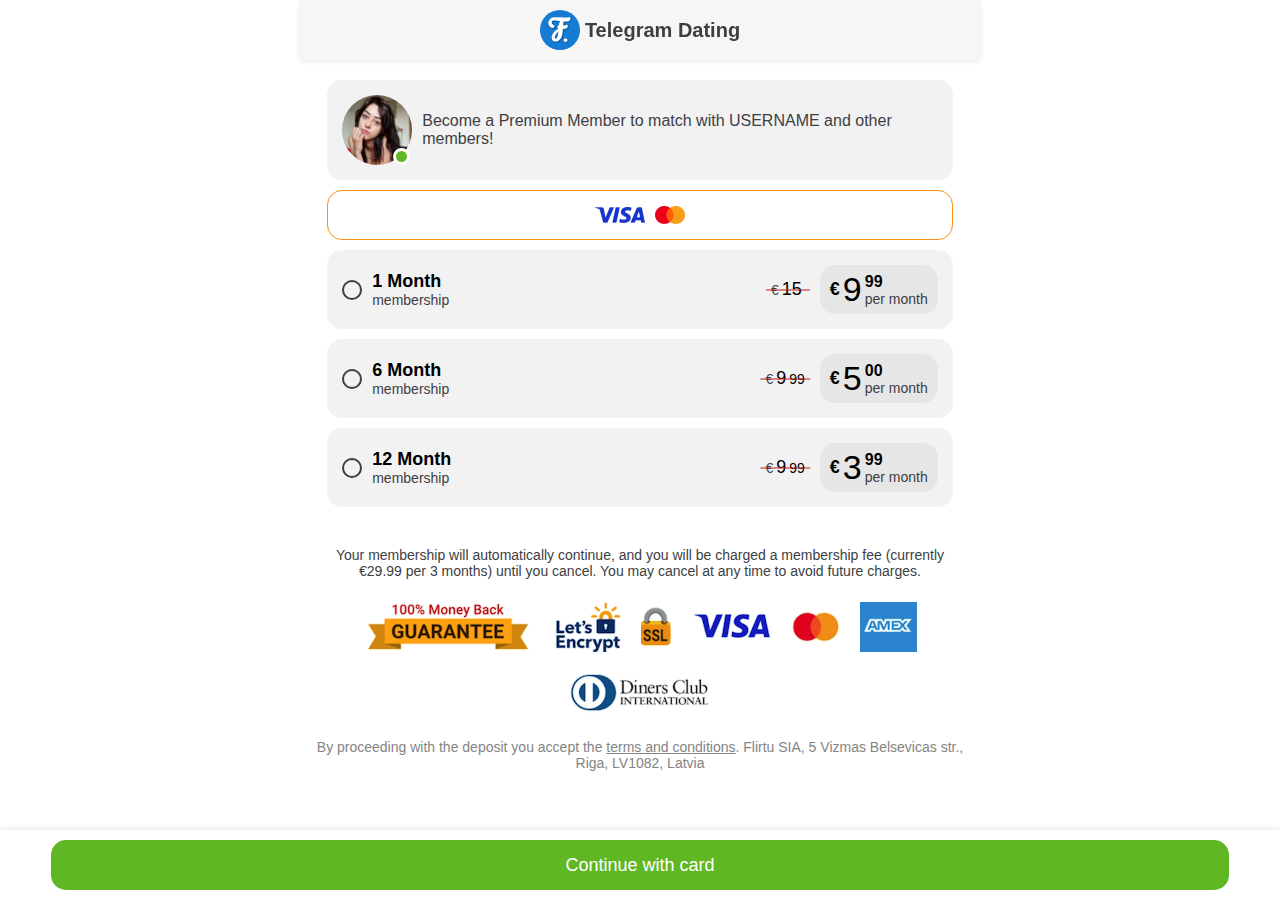
==== app/index.html @ 0bd2cc13 "plans" ====
<!DOCTYPE html>
<html lang="en">

<head>
	<meta charset="utf-8">
	<meta name="viewport" content="width=device-width, initial-scale=1">
	<meta http-equiv="X-UA-Compatible" content="ie=edge">
	<title>Flirtu</title>
	<link rel="stylesheet" href="css/style.min.css">
</head>

<body>

	<div class="content">
		<!-- start header -->
		<div class="plans-header">
			<div class="container">
				<a href="/" class="logo">
					<img src="img/logo.svg" alt="flirtu logo">
					<div class="logo__text">
						Telegram Dating
					</div>
				</a>
			</div>
		</div>
		<!-- end header -->


		<!-- start user info -->
		<div class="user-info-wrapper">
			<div class="container">
				<div class="user-photo-wrapper">
					<img src="img/photo.png" alt="" class="user-photo">
				</div>

				<div class="user-info-text">
					Become
					a Premium Member to match with USERNAME and other members!
				</div>
			</div>
		</div>
		<!-- end user info -->

		<!-- start button wrapper -->
		<div class="button-wrapper">
			<div class="container">
				<div class="button">
					<img src="img/visa.png" alt="">
					<img src="img/mastercard.png" alt="">
				</div>
			</div>
		</div>
		<!-- end button wrapper -->

		<!-- start plans list -->
		<div class="plans-list">
			<div class="container">

				<div class="plan-item">
					<div class="plan-item__header">
						<div class="plan-item__left">
							<div class="plan-item__btn">
								<span></span>
							</div>
							<div class="plan-item__text-content">
								<div class="plan-item__title">
									1 Month
								</div>

								<div class="plan-item__sub-title">
									membership
								</div>
									
							</div>
						</div>

						<div class="plan-item__right">

							<div class="old-price">
								<div class="currency--s">
									€
								</div>
								<div class="price--s">15</div>
								<div class="price-xs currency--s">
									
								</div>
								 
							</div>

							<div class="price-wrapper">
								<div class="currency">
									€
								</div>
								<div class="price">
									9
								</div>

								<div class="price-detail">
									<div class="centes">
										99
									</div>
									<div class="per">
										per month
									</div>
								</div>
							</div>
						</div>
					</div>

					<div class="price-item__detailes">
						<div class="detail-item">
							<div class="detail-item__icon">
								<img src="img/icon1.svg" alt="">
							</div>
							See who likes you
						</div>

						<div class="detail-item">
							<div class="detail-item__icon">
								<img src="img/icon2.svg" alt="">
							</div>
							Unlimited likes
						</div>

						<div class="detail-item">
							<div class="detail-item__icon">
								<img src="img/icon3.svg" alt="">
							</div>
							Access to advanced filters
						</div>

						<div class="detail-item">
							<div class="detail-item__icon">
								<img src="img/icon4.svg" alt="">
							</div>
							Get matches faster
						</div>

						<div class="detail-item">
							<div class="detail-item__icon">
								<img src="img/icon5.svg" alt="">
							</div>
							+1,000 coins each month
						</div>

					</div>

				</div>

				<div class="plan-item">
					<div class="plan-item__header">
						<div class="plan-item__left">
							<div class="plan-item__btn">
								<span></span>
							</div>
							<div class="plan-item__text-content">
								<div class="plan-item__title">
									6 Month
								</div>

								<div class="plan-item__sub-title">
									membership
								</div>
									
							</div>
						</div>

						<div class="plan-item__right">

							<div class="old-price">
								<div class="currency--s">
									€
								</div>
								<div class="price--s">9</div>
								<div class="price-xs currency--s">
									99
								</div>
								 
							</div>

							<div class="price-wrapper">
								<div class="currency">
									€
								</div>
								<div class="price">
									5
								</div>

								<div class="price-detail">
									<div class="centes">
										00
									</div>
									<div class="per">
										per month
									</div>
								</div>
							</div>
						</div>
					</div>

					<div class="price-item__detailes">
						<div class="detail-item">
							<div class="detail-item__icon">
								<img src="img/icon1.svg" alt="">
							</div>
							See who likes you
						</div>

						<div class="detail-item">
							<div class="detail-item__icon">
								<img src="img/icon2.svg" alt="">
							</div>
							Unlimited likes
						</div>

						<div class="detail-item">
							<div class="detail-item__icon">
								<img src="img/icon3.svg" alt="">
							</div>
							Access to advanced filters
						</div>

						<div class="detail-item">
							<div class="detail-item__icon">
								<img src="img/icon4.svg" alt="">
							</div>
							Get matches faster
						</div>

						<div class="detail-item">
							<div class="detail-item__icon">
								<img src="img/icon5.svg" alt="">
							</div>
							+1,000 coins each month
						</div>

					</div>

				</div>

				<div class="plan-item">
					<div class="plan-item__header">
						<div class="plan-item__left">
							<div class="plan-item__btn">
								<span></span>
							</div>
							<div class="plan-item__text-content">
								<div class="plan-item__title">
									12 Month
								</div>

								<div class="plan-item__sub-title">
									membership
								</div>
									
							</div>
						</div>

						<div class="plan-item__right">

							<div class="old-price">
								<div class="currency--s">
									€
								</div>
								<div class="price--s">9</div>
								<div class="price-xs currency--s">
									99
								</div>
								 
							</div>

							<div class="price-wrapper">
								<div class="currency">
									€
								</div>
								<div class="price">
									3
								</div>

								<div class="price-detail">
									<div class="centes">
										99
									</div>
									<div class="per">
										per month
									</div>
								</div>
							</div>
						</div>
					</div>

					<div class="price-item__detailes">
						<div class="detail-item">
							<div class="detail-item__icon">
								<img src="img/icon1.svg" alt="">
							</div>
							See who likes you
						</div>

						<div class="detail-item">
							<div class="detail-item__icon">
								<img src="img/icon2.svg" alt="">
							</div>
							Unlimited likes
						</div>

						<div class="detail-item">
							<div class="detail-item__icon">
								<img src="img/icon3.svg" alt="">
							</div>
							Access to advanced filters
						</div>

						<div class="detail-item">
							<div class="detail-item__icon">
								<img src="img/icon4.svg" alt="">
							</div>
							Get matches faster
						</div>

						<div class="detail-item">
							<div class="detail-item__icon">
								<img src="img/icon5.svg" alt="">
							</div>
							+1,000 coins each month
						</div>

					</div>

				</div>

			</div>
		</div>
		<!-- end plans list -->

		<!-- start logos section -->
		<div class="logos-section">
			<div class="container">
				Your membership will automatically continue, and you will be charged 
a membership fee (currently €29.99 per 3 months) until you cancel. 
You may cancel at any time to avoid future charges.
<div class="logos-wrapper">
	<img src="img/logo1.png" alt="">
	<img src="img/logo2.png" alt="">
	<img src="img/logo3.png" alt="">
	<img src="img/logo4.png" alt="">
	<img src="img/logo5.png" alt="">
	<img src="img/logo6.png" alt="">
	<img src="img/logo7.png" alt="">
</div>
			</div>
		</div>
		<!-- end logos section -->

		<div class="terms-text">
			By proceeding 
with the deposit you accept the <a href="">terms and conditions</a>. Flirtu SIA, 5 
Vizmas Belsevicas str., Riga, LV1082, Latvia
		</div>

		<div class="footer">
			<div class="container">
				<div class="green-button">
					Continue with card
				</div>
			</div>
		</div>











	</div>



	<script
  src="https://code.jquery.com/jquery-3.7.1.min.js"
  integrity="sha256-/JqT3SQfawRcv/BIHPThkBvs0OEvtFFmqPF/lYI/Cxo="
  crossorigin="anonymous"></script>
	<script src="js/main.js"></script>
</body>

</html>
---- app/css/style.min.css ----
*{-webkit-box-sizing:border-box;box-sizing:border-box}body{font-family:sans-serif;font-size:14px;margin:0;padding:0;color:#3c4043}.content{width:680px;max-width:100%;margin-left:auto;margin-right:auto;padding-top:80px}.container{width:92%;margin-left:auto;margin-right:auto}.plans-header{background:rgba(242,242,242,.7);-webkit-backdrop-filter:blur(10px);backdrop-filter:blur(10px);position:fixed;top:0;left:50%;-webkit-transform:translateX(-50%);-ms-transform:translateX(-50%);transform:translateX(-50%);width:100%;padding-top:10px;padding-bottom:10px;width:680px;max-width:100%;-webkit-box-shadow:0px 1px 5px rgba(0,0,0,.1);box-shadow:0px 1px 5px rgba(0,0,0,.1)}.logo{display:-webkit-box;display:-ms-flexbox;display:flex;-webkit-box-align:center;-ms-flex-align:center;align-items:center;-webkit-box-pack:center;-ms-flex-pack:center;justify-content:center;text-decoration:none;color:#3c4043}.logo img{width:40px;display:block}.logo__text{margin-left:5px;font-weight:700;font-size:20px}.user-info-wrapper{margin-bottom:10px}.user-info-wrapper .container{display:-webkit-box;display:-ms-flexbox;display:flex;-webkit-box-align:center;-ms-flex-align:center;align-items:center}.user-info-wrapper .container{background:#f2f2f2;padding:15px;border-radius:15px}.user-photo{width:100%;height:100%;-o-object-fit:cover;object-fit:cover;-o-object-position:center;object-position:center;border-radius:50%}.user-photo-wrapper{min-width:70px;width:70px;height:70px;margin-right:10px;position:relative}.user-photo-wrapper:after{content:"";width:11px;height:11px;background:#60b724;display:block;position:absolute;border-radius:50%;border:3px solid #fff;bottom:0;right:2px}.user-info-text{font-size:16px}.button{display:-webkit-box;display:-ms-flexbox;display:flex;-webkit-box-pack:center;-ms-flex-pack:center;justify-content:center;-webkit-box-align:center;-ms-flex-align:center;align-items:center;display:flex;align-items:center;justify-content:center;border:1px solid #fd9015;border-radius:15px;height:50px}.button img{margin:0 5px}.button img:first-child{width:50px}.button img:nth-child(2){width:30px}.button-wrapper{margin-bottom:10px}.plan-item{margin-bottom:10px;background:#f2f2f2;border-radius:15px;overflow:hidden}.plan-item__header{padding:15px;display:-webkit-box;display:-ms-flexbox;display:flex;-webkit-box-pack:justify;-ms-flex-pack:justify;justify-content:space-between;-webkit-box-align:center;-ms-flex-align:center;align-items:center;cursor:pointer}.plan-item__btn{width:20px;height:20px;border-radius:50%;border:2px solid #3c4043}.plan-item__left{display:-webkit-box;display:-ms-flexbox;display:flex;-webkit-box-align:center;-ms-flex-align:center;align-items:center}.plan-item__text-content{margin-left:10px}.plan-item__title{font-size:18px;color:#000;font-weight:600}.price-wrapper{background:#e6e6e6;border-radius:15px;height:100%;border-radius:15px;padding:5px 10px;display:-webkit-box;display:-ms-flexbox;display:flex;-webkit-box-align:center;-ms-flex-align:center;align-items:center}.currency{font-weight:600;font-size:18px;color:#000}.price{font-size:34px;font-weight:500;padding-left:3px;padding-right:3px;color:#000}.centes{font-size:16px;font-weight:600;color:#000}.price-item__detailes{padding:15px;display:none}.detail-item{margin-bottom:10px;display:-webkit-box;display:-ms-flexbox;display:flex;-webkit-box-align:center;-ms-flex-align:center;align-items:center}.detail-item__icon{min-width:25px;display:-webkit-box;display:-ms-flexbox;display:flex;-webkit-box-align:center;-ms-flex-align:center;align-items:center}.detail-item__icon img{max-width:18px;max-height:18px}.plan-item.active .plan-item__header{background:#fd9015}.plan-item.active .plan-item__title{color:#fff4e4}.plan-item.active .plan-item__sub-title{color:#fff4e4}.plan-item.active .plan-item__btn{border-color:#fff4e4;display:-webkit-box;display:-ms-flexbox;display:flex;-webkit-box-pack:center;-ms-flex-pack:center;justify-content:center;-webkit-box-align:center;-ms-flex-align:center;align-items:center}.plan-item.active .plan-item__btn span{width:10px;height:10px;border-radius:50%;background:#fff4e4;display:block}.plan-item.active .price-wrapper{background:#fff4e4}.plan-item.active .price-item__detailes{display:block}.plan-item__right{display:-webkit-box;display:-ms-flexbox;display:flex;-webkit-box-align:center;-ms-flex-align:center;align-items:center}.old-price{display:-webkit-box;display:-ms-flexbox;display:flex;-webkit-box-align:center;-ms-flex-align:center;align-items:center;padding-left:5px;padding-right:5px;margin-left:10px;margin-right:10px;position:relative}.old-price:after{content:"";width:100%;height:1px;display:block;position:absolute;top:50%;left:50%;background:#bb1819;-webkit-transform:translateX(-50%) translateY(-50%);-ms-transform:translateX(-50%) translateY(-50%);transform:translateX(-50%) translateY(-50%)}.price--s{font-size:18px}.price--s{padding-left:3px;padding-right:3px;color:#000}.price-xs{color:#000}.logos-section{padding-top:30px;padding-bottom:15px}.logos-section{text-align:center}.logos-wrapper{display:-webkit-box;display:-ms-flexbox;display:flex;-webkit-box-pack:center;-ms-flex-pack:center;justify-content:center;-webkit-box-align:center;-ms-flex-align:center;align-items:center;padding-top:15px;padding-bottom:0px;-ms-flex-wrap:wrap;flex-wrap:wrap}.logos-wrapper img{margin:7.5px 10px}.terms-text{text-align:center;color:#848484;padding-bottom:100px}.terms-text a{color:#848484;text-decoration:underline}.footer{position:fixed;bottom:0;left:0;width:100%;padding:10px 0;background:#fff;-webkit-box-shadow:0px -1px 5px rgba(0,0,0,.1);box-shadow:0px -1px 5px rgba(0,0,0,.1)}.green-button{background:#60b724;height:50px;color:#fff;display:-webkit-box;display:-ms-flexbox;display:flex;-webkit-box-pack:center;-ms-flex-pack:center;justify-content:center;-webkit-box-align:center;-ms-flex-align:center;align-items:center;border-radius:15px;font-size:18px;font-weight:500}@media only screen and (max-width: 680px){.logos-wrapper img{margin:1vw 1.5vw;height:8vw}}
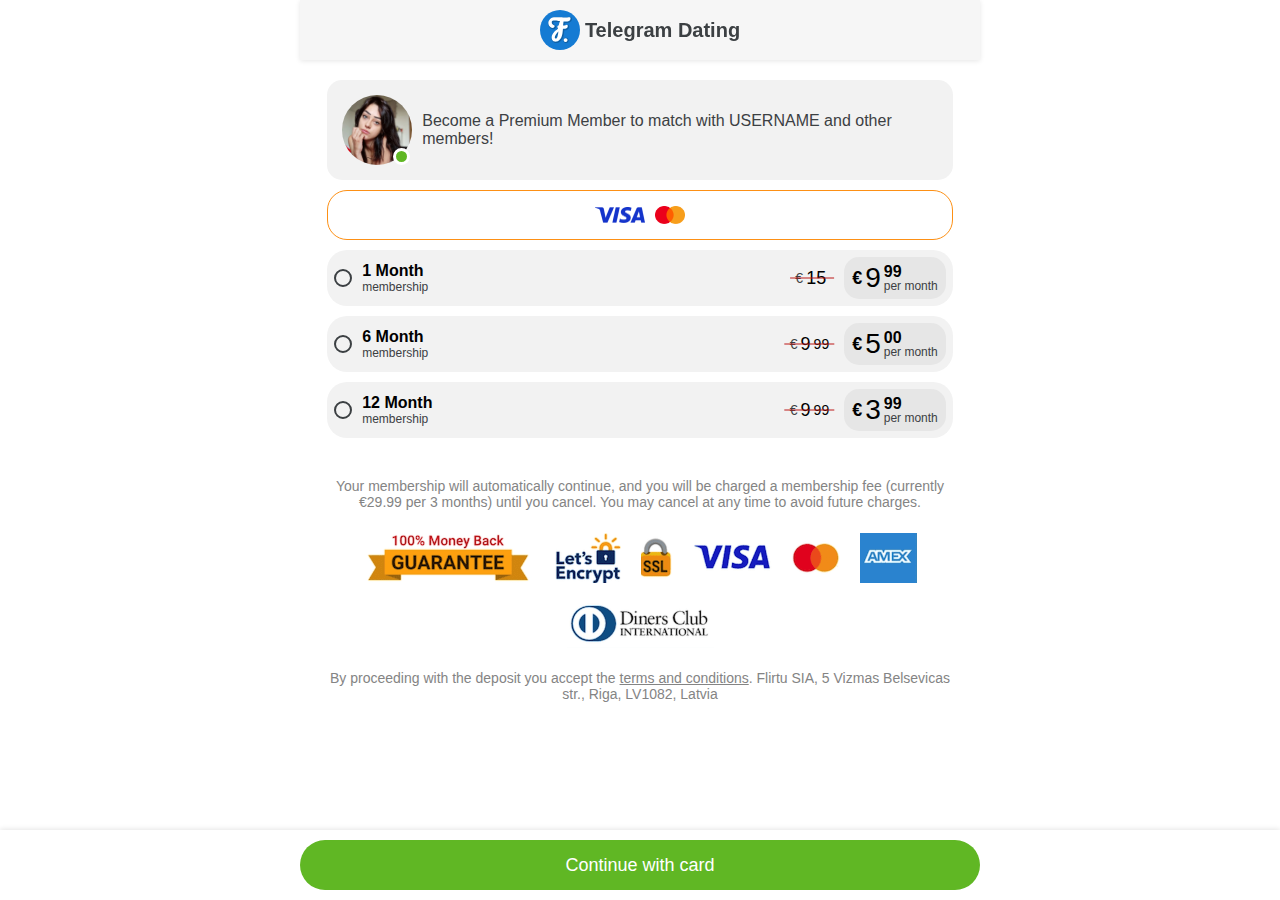
==== commit 26134bf6: "updates" ====
--- a/app/index.html
+++ b/app/index.html
@@ -353,9 +353,12 @@
 		<!-- end logos section -->
 
 		<div class="terms-text">
-			By proceeding 
-with the deposit you accept the <a href="">terms and conditions</a>. Flirtu SIA, 5 
-Vizmas Belsevicas str., Riga, LV1082, Latvia
+			<div class="container">
+		By proceeding with the deposit you accept the <a href="">terms and conditions</a>. Flirtu SIA, 5 
+Vizmas Belsevicas str., Riga, LV1082, Latvia		
+			</div>
+			
+
 		</div>
 
 		<div class="footer">
--- a/app/css/style.min.css
+++ b/app/css/style.min.css
@@ -1 +1 @@
-*{-webkit-box-sizing:border-box;box-sizing:border-box}body{font-family:sans-serif;font-size:14px;margin:0;padding:0;color:#3c4043}.content{width:680px;max-width:100%;margin-left:auto;margin-right:auto;padding-top:80px}.container{width:92%;margin-left:auto;margin-right:auto}.plans-header{background:rgba(242,242,242,.7);-webkit-backdrop-filter:blur(10px);backdrop-filter:blur(10px);position:fixed;top:0;left:50%;-webkit-transform:translateX(-50%);-ms-transform:translateX(-50%);transform:translateX(-50%);width:100%;padding-top:10px;padding-bottom:10px;width:680px;max-width:100%;-webkit-box-shadow:0px 1px 5px rgba(0,0,0,.1);box-shadow:0px 1px 5px rgba(0,0,0,.1)}.logo{display:-webkit-box;display:-ms-flexbox;display:flex;-webkit-box-align:center;-ms-flex-align:center;align-items:center;-webkit-box-pack:center;-ms-flex-pack:center;justify-content:center;text-decoration:none;color:#3c4043}.logo img{width:40px;display:block}.logo__text{margin-left:5px;font-weight:700;font-size:20px}.user-info-wrapper{margin-bottom:10px}.user-info-wrapper .container{display:-webkit-box;display:-ms-flexbox;display:flex;-webkit-box-align:center;-ms-flex-align:center;align-items:center}.user-info-wrapper .container{background:#f2f2f2;padding:15px;border-radius:15px}.user-photo{width:100%;height:100%;-o-object-fit:cover;object-fit:cover;-o-object-position:center;object-position:center;border-radius:50%}.user-photo-wrapper{min-width:70px;width:70px;height:70px;margin-right:10px;position:relative}.user-photo-wrapper:after{content:"";width:11px;height:11px;background:#60b724;display:block;position:absolute;border-radius:50%;border:3px solid #fff;bottom:0;right:2px}.user-info-text{font-size:16px}.button{display:-webkit-box;display:-ms-flexbox;display:flex;-webkit-box-pack:center;-ms-flex-pack:center;justify-content:center;-webkit-box-align:center;-ms-flex-align:center;align-items:center;display:flex;align-items:center;justify-content:center;border:1px solid #fd9015;border-radius:15px;height:50px}.button img{margin:0 5px}.button img:first-child{width:50px}.button img:nth-child(2){width:30px}.button-wrapper{margin-bottom:10px}.plan-item{margin-bottom:10px;background:#f2f2f2;border-radius:15px;overflow:hidden}.plan-item__header{padding:15px;display:-webkit-box;display:-ms-flexbox;display:flex;-webkit-box-pack:justify;-ms-flex-pack:justify;justify-content:space-between;-webkit-box-align:center;-ms-flex-align:center;align-items:center;cursor:pointer}.plan-item__btn{width:20px;height:20px;border-radius:50%;border:2px solid #3c4043}.plan-item__left{display:-webkit-box;display:-ms-flexbox;display:flex;-webkit-box-align:center;-ms-flex-align:center;align-items:center}.plan-item__text-content{margin-left:10px}.plan-item__title{font-size:18px;color:#000;font-weight:600}.price-wrapper{background:#e6e6e6;border-radius:15px;height:100%;border-radius:15px;padding:5px 10px;display:-webkit-box;display:-ms-flexbox;display:flex;-webkit-box-align:center;-ms-flex-align:center;align-items:center}.currency{font-weight:600;font-size:18px;color:#000}.price{font-size:34px;font-weight:500;padding-left:3px;padding-right:3px;color:#000}.centes{font-size:16px;font-weight:600;color:#000}.price-item__detailes{padding:15px;display:none}.detail-item{margin-bottom:10px;display:-webkit-box;display:-ms-flexbox;display:flex;-webkit-box-align:center;-ms-flex-align:center;align-items:center}.detail-item__icon{min-width:25px;display:-webkit-box;display:-ms-flexbox;display:flex;-webkit-box-align:center;-ms-flex-align:center;align-items:center}.detail-item__icon img{max-width:18px;max-height:18px}.plan-item.active .plan-item__header{background:#fd9015}.plan-item.active .plan-item__title{color:#fff4e4}.plan-item.active .plan-item__sub-title{color:#fff4e4}.plan-item.active .plan-item__btn{border-color:#fff4e4;display:-webkit-box;display:-ms-flexbox;display:flex;-webkit-box-pack:center;-ms-flex-pack:center;justify-content:center;-webkit-box-align:center;-ms-flex-align:center;align-items:center}.plan-item.active .plan-item__btn span{width:10px;height:10px;border-radius:50%;background:#fff4e4;display:block}.plan-item.active .price-wrapper{background:#fff4e4}.plan-item.active .price-item__detailes{display:block}.plan-item__right{display:-webkit-box;display:-ms-flexbox;display:flex;-webkit-box-align:center;-ms-flex-align:center;align-items:center}.old-price{display:-webkit-box;display:-ms-flexbox;display:flex;-webkit-box-align:center;-ms-flex-align:center;align-items:center;padding-left:5px;padding-right:5px;margin-left:10px;margin-right:10px;position:relative}.old-price:after{content:"";width:100%;height:1px;display:block;position:absolute;top:50%;left:50%;background:#bb1819;-webkit-transform:translateX(-50%) translateY(-50%);-ms-transform:translateX(-50%) translateY(-50%);transform:translateX(-50%) translateY(-50%)}.price--s{font-size:18px}.price--s{padding-left:3px;padding-right:3px;color:#000}.price-xs{color:#000}.logos-section{padding-top:30px;padding-bottom:15px}.logos-section{text-align:center}.logos-wrapper{display:-webkit-box;display:-ms-flexbox;display:flex;-webkit-box-pack:center;-ms-flex-pack:center;justify-content:center;-webkit-box-align:center;-ms-flex-align:center;align-items:center;padding-top:15px;padding-bottom:0px;-ms-flex-wrap:wrap;flex-wrap:wrap}.logos-wrapper img{margin:7.5px 10px}.terms-text{text-align:center;color:#848484;padding-bottom:100px}.terms-text a{color:#848484;text-decoration:underline}.footer{position:fixed;bottom:0;left:0;width:100%;padding:10px 0;background:#fff;-webkit-box-shadow:0px -1px 5px rgba(0,0,0,.1);box-shadow:0px -1px 5px rgba(0,0,0,.1)}.green-button{background:#60b724;height:50px;color:#fff;display:-webkit-box;display:-ms-flexbox;display:flex;-webkit-box-pack:center;-ms-flex-pack:center;justify-content:center;-webkit-box-align:center;-ms-flex-align:center;align-items:center;border-radius:15px;font-size:18px;font-weight:500}@media only screen and (max-width: 680px){.logos-wrapper img{margin:1vw 1.5vw;height:8vw}}+*{-webkit-box-sizing:border-box;box-sizing:border-box}body{font-family:sans-serif;font-size:14px;margin:0;padding:0;color:#3c4043}.content{width:680px;max-width:100%;margin-left:auto;margin-right:auto;padding-top:80px}.container{width:92%;margin-left:auto;margin-right:auto}.plans-header{background:rgba(242,242,242,.7);-webkit-backdrop-filter:blur(10px);backdrop-filter:blur(10px);position:fixed;top:0;left:50%;-webkit-transform:translateX(-50%);-ms-transform:translateX(-50%);transform:translateX(-50%);width:100%;padding-top:10px;padding-bottom:10px;width:680px;max-width:100%;-webkit-box-shadow:0px 1px 5px rgba(0,0,0,.1);box-shadow:0px 1px 5px rgba(0,0,0,.1);z-index:999}.logo{display:-webkit-box;display:-ms-flexbox;display:flex;-webkit-box-align:center;-ms-flex-align:center;align-items:center;-webkit-box-pack:center;-ms-flex-pack:center;justify-content:center;text-decoration:none;color:#3c4043}.logo img{width:40px;display:block}.logo__text{margin-left:5px;font-weight:700;font-size:20px}.user-info-wrapper{margin-bottom:10px}.user-info-wrapper .container{display:-webkit-box;display:-ms-flexbox;display:flex;-webkit-box-align:center;-ms-flex-align:center;align-items:center}.user-info-wrapper .container{background:#f2f2f2;padding:15px;border-radius:15px}.user-photo{width:100%;height:100%;-o-object-fit:cover;object-fit:cover;-o-object-position:center;object-position:center;border-radius:50%}.user-photo-wrapper{min-width:70px;width:70px;height:70px;margin-right:10px;position:relative}.user-photo-wrapper:after{content:"";width:11px;height:11px;background:#60b724;display:block;position:absolute;border-radius:50%;border:3px solid #fff;bottom:0;right:2px}.user-info-text{font-size:16px}.button{display:-webkit-box;display:-ms-flexbox;display:flex;-webkit-box-pack:center;-ms-flex-pack:center;justify-content:center;-webkit-box-align:center;-ms-flex-align:center;align-items:center;display:flex;align-items:center;justify-content:center;border:1px solid #fd9015;border-radius:20px;height:50px}.button img{margin:0 5px}.button img:first-child{width:50px}.button img:nth-child(2){width:30px}.button-wrapper{margin-bottom:10px}.plan-item{margin-bottom:10px;background:#f2f2f2;border-radius:20px;overflow:hidden}.plan-item__header{padding:7px 7px;display:-webkit-box;display:-ms-flexbox;display:flex;-webkit-box-pack:justify;-ms-flex-pack:justify;justify-content:space-between;-webkit-box-align:center;-ms-flex-align:center;align-items:center;cursor:pointer}.plan-item__btn{width:18px;min-width:18px;height:18px;border-radius:50%;border:2px solid #3c4043}.plan-item__left{display:-webkit-box;display:-ms-flexbox;display:flex;-webkit-box-align:center;-ms-flex-align:center;align-items:center}.plan-item__text-content{margin-left:10px}.plan-item__title{font-size:16px;color:#000;font-weight:600}.price-wrapper{background:#e6e6e6;border-radius:15px;height:100%;border-radius:15px;padding:5px 8px;display:-webkit-box;display:-ms-flexbox;display:flex;-webkit-box-align:center;-ms-flex-align:center;align-items:center}.currency{font-weight:600;font-size:18px;color:#000}.price{font-size:28px;font-weight:500;padding-left:3px;padding-right:3px;color:#000}.centes{font-size:16px;font-weight:600;color:#000}.price-item__detailes{padding:15px;display:none}.detail-item{margin-bottom:10px;display:-webkit-box;display:-ms-flexbox;display:flex;-webkit-box-align:center;-ms-flex-align:center;align-items:center}.detail-item__icon{min-width:25px;display:-webkit-box;display:-ms-flexbox;display:flex;-webkit-box-align:center;-ms-flex-align:center;align-items:center}.detail-item__icon img{max-width:18px;max-height:18px}.plan-item.active .plan-item__header{background:#fd9015}.plan-item.active .plan-item__title{color:#fff4e4}.plan-item.active .plan-item__sub-title{color:#fff4e4}.plan-item.active .plan-item__btn{border-color:#fff4e4;display:-webkit-box;display:-ms-flexbox;display:flex;-webkit-box-pack:center;-ms-flex-pack:center;justify-content:center;-webkit-box-align:center;-ms-flex-align:center;align-items:center}.plan-item.active .plan-item__btn span{width:8px;height:8px;border-radius:50%;background:#fff4e4;display:block}.plan-item.active .price-wrapper{background:#fff4e4}.plan-item.active .price-item__detailes{display:block}.plan-item__right{display:-webkit-box;display:-ms-flexbox;display:flex;-webkit-box-align:center;-ms-flex-align:center;align-items:center}.old-price{display:-webkit-box;display:-ms-flexbox;display:flex;-webkit-box-align:center;-ms-flex-align:center;align-items:center;padding-left:5px;padding-right:5px;margin-left:10px;margin-right:10px;position:relative}.old-price:after{content:"";width:100%;height:1px;display:block;position:absolute;top:50%;left:50%;background:#bb1819;-webkit-transform:translateX(-50%) translateY(-50%);-ms-transform:translateX(-50%) translateY(-50%);transform:translateX(-50%) translateY(-50%)}.price--s{font-size:18px}.price--s{padding-left:3px;padding-right:3px;color:#000}.price-xs{color:#000}.logos-section{padding-top:30px;padding-bottom:15px}.logos-section{text-align:center;color:#848484}.logos-wrapper{display:-webkit-box;display:-ms-flexbox;display:flex;-webkit-box-pack:center;-ms-flex-pack:center;justify-content:center;-webkit-box-align:center;-ms-flex-align:center;align-items:center;padding-top:15px;padding-bottom:0px;-ms-flex-wrap:wrap;flex-wrap:wrap}.logos-wrapper img{margin:7.5px 10px}.terms-text{text-align:center;color:#848484;padding-bottom:100px}.terms-text a{color:#848484;text-decoration:underline}.footer{position:fixed;bottom:0;left:0;width:100%;padding:10px 0;background:#fff;-webkit-box-shadow:0px -1px 5px rgba(0,0,0,.1);box-shadow:0px -1px 5px rgba(0,0,0,.1);display:-webkit-box;display:-ms-flexbox;display:flex;-webkit-box-pack:center;-ms-flex-pack:center;justify-content:center;-webkit-box-align:center;-ms-flex-align:center;align-items:center}.green-button{background:#60b724;height:50px;color:#fff;display:-webkit-box;display:-ms-flexbox;display:flex;-webkit-box-pack:center;-ms-flex-pack:center;justify-content:center;-webkit-box-align:center;-ms-flex-align:center;align-items:center;border-radius:50px;font-size:18px;font-weight:500;width:100%;max-width:680px;margin-left:auto;margin-right:auto}.price-detail{line-height:1}.per,.plan-item__sub-title{font-size:12px}@media only screen and (max-width: 680px){.logos-wrapper img{margin:1vw 1.5vw;height:8vw}}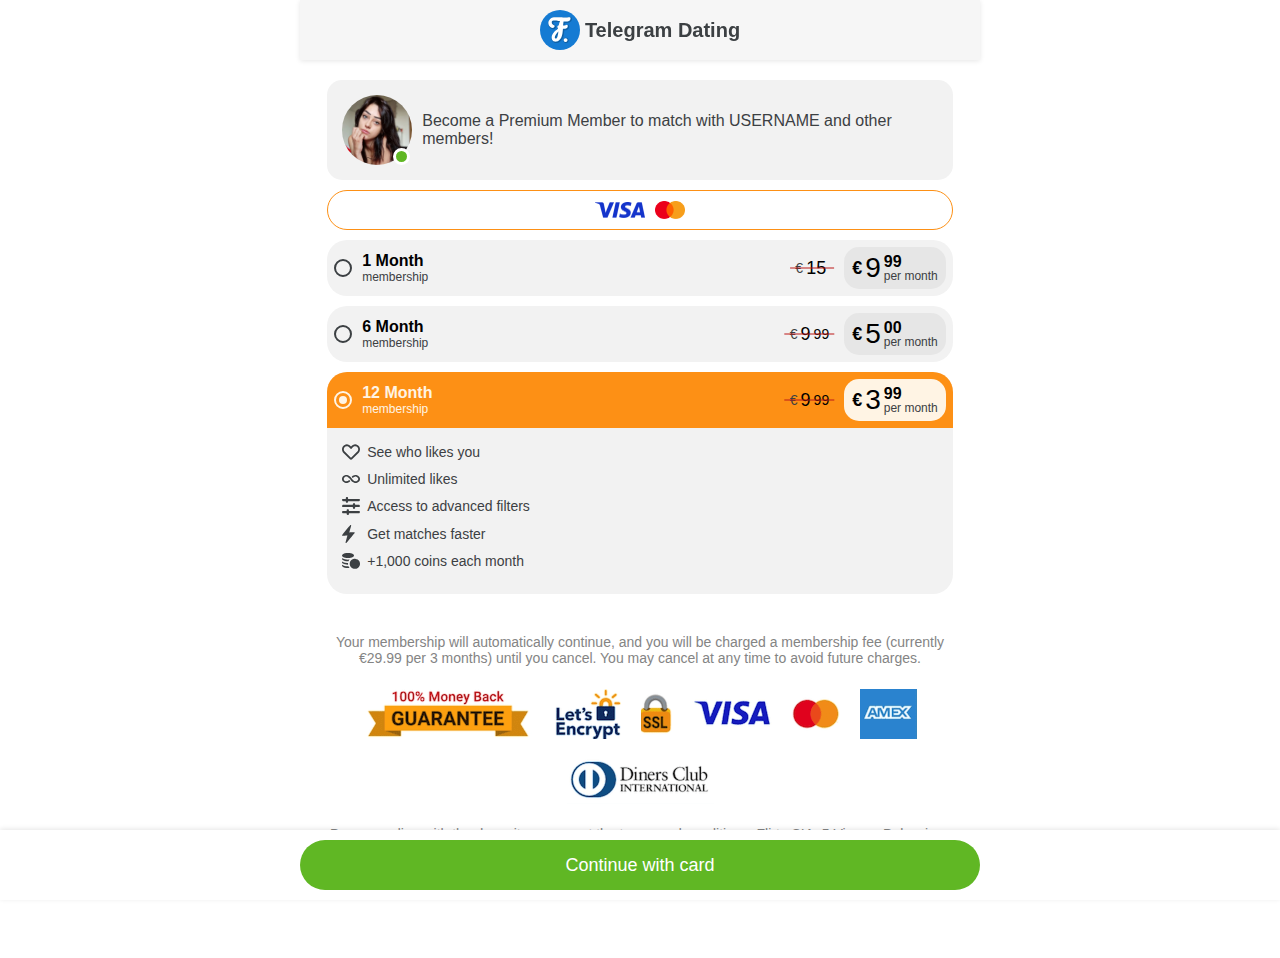
==== commit 9e95b8ea: "active" ====
--- a/app/index.html
+++ b/app/index.html
@@ -238,7 +238,7 @@
 
 				</div>
 
-				<div class="plan-item">
+				<div class="plan-item active">
 					<div class="plan-item__header">
 						<div class="plan-item__left">
 							<div class="plan-item__btn">
--- a/app/css/style.min.css
+++ b/app/css/style.min.css
@@ -1 +1 @@
-*{-webkit-box-sizing:border-box;box-sizing:border-box}body{font-family:sans-serif;font-size:14px;margin:0;padding:0;color:#3c4043}.content{width:680px;max-width:100%;margin-left:auto;margin-right:auto;padding-top:80px}.container{width:92%;margin-left:auto;margin-right:auto}.plans-header{background:rgba(242,242,242,.7);-webkit-backdrop-filter:blur(10px);backdrop-filter:blur(10px);position:fixed;top:0;left:50%;-webkit-transform:translateX(-50%);-ms-transform:translateX(-50%);transform:translateX(-50%);width:100%;padding-top:10px;padding-bottom:10px;width:680px;max-width:100%;-webkit-box-shadow:0px 1px 5px rgba(0,0,0,.1);box-shadow:0px 1px 5px rgba(0,0,0,.1);z-index:999}.logo{display:-webkit-box;display:-ms-flexbox;display:flex;-webkit-box-align:center;-ms-flex-align:center;align-items:center;-webkit-box-pack:center;-ms-flex-pack:center;justify-content:center;text-decoration:none;color:#3c4043}.logo img{width:40px;display:block}.logo__text{margin-left:5px;font-weight:700;font-size:20px}.user-info-wrapper{margin-bottom:10px}.user-info-wrapper .container{display:-webkit-box;display:-ms-flexbox;display:flex;-webkit-box-align:center;-ms-flex-align:center;align-items:center}.user-info-wrapper .container{background:#f2f2f2;padding:15px;border-radius:15px}.user-photo{width:100%;height:100%;-o-object-fit:cover;object-fit:cover;-o-object-position:center;object-position:center;border-radius:50%}.user-photo-wrapper{min-width:70px;width:70px;height:70px;margin-right:10px;position:relative}.user-photo-wrapper:after{content:"";width:11px;height:11px;background:#60b724;display:block;position:absolute;border-radius:50%;border:3px solid #fff;bottom:0;right:2px}.user-info-text{font-size:16px}.button{display:-webkit-box;display:-ms-flexbox;display:flex;-webkit-box-pack:center;-ms-flex-pack:center;justify-content:center;-webkit-box-align:center;-ms-flex-align:center;align-items:center;display:flex;align-items:center;justify-content:center;border:1px solid #fd9015;border-radius:20px;height:50px}.button img{margin:0 5px}.button img:first-child{width:50px}.button img:nth-child(2){width:30px}.button-wrapper{margin-bottom:10px}.plan-item{margin-bottom:10px;background:#f2f2f2;border-radius:20px;overflow:hidden}.plan-item__header{padding:7px 7px;display:-webkit-box;display:-ms-flexbox;display:flex;-webkit-box-pack:justify;-ms-flex-pack:justify;justify-content:space-between;-webkit-box-align:center;-ms-flex-align:center;align-items:center;cursor:pointer}.plan-item__btn{width:18px;min-width:18px;height:18px;border-radius:50%;border:2px solid #3c4043}.plan-item__left{display:-webkit-box;display:-ms-flexbox;display:flex;-webkit-box-align:center;-ms-flex-align:center;align-items:center}.plan-item__text-content{margin-left:10px}.plan-item__title{font-size:16px;color:#000;font-weight:600}.price-wrapper{background:#e6e6e6;border-radius:15px;height:100%;border-radius:15px;padding:5px 8px;display:-webkit-box;display:-ms-flexbox;display:flex;-webkit-box-align:center;-ms-flex-align:center;align-items:center}.currency{font-weight:600;font-size:18px;color:#000}.price{font-size:28px;font-weight:500;padding-left:3px;padding-right:3px;color:#000}.centes{font-size:16px;font-weight:600;color:#000}.price-item__detailes{padding:15px;display:none}.detail-item{margin-bottom:10px;display:-webkit-box;display:-ms-flexbox;display:flex;-webkit-box-align:center;-ms-flex-align:center;align-items:center}.detail-item__icon{min-width:25px;display:-webkit-box;display:-ms-flexbox;display:flex;-webkit-box-align:center;-ms-flex-align:center;align-items:center}.detail-item__icon img{max-width:18px;max-height:18px}.plan-item.active .plan-item__header{background:#fd9015}.plan-item.active .plan-item__title{color:#fff4e4}.plan-item.active .plan-item__sub-title{color:#fff4e4}.plan-item.active .plan-item__btn{border-color:#fff4e4;display:-webkit-box;display:-ms-flexbox;display:flex;-webkit-box-pack:center;-ms-flex-pack:center;justify-content:center;-webkit-box-align:center;-ms-flex-align:center;align-items:center}.plan-item.active .plan-item__btn span{width:8px;height:8px;border-radius:50%;background:#fff4e4;display:block}.plan-item.active .price-wrapper{background:#fff4e4}.plan-item.active .price-item__detailes{display:block}.plan-item__right{display:-webkit-box;display:-ms-flexbox;display:flex;-webkit-box-align:center;-ms-flex-align:center;align-items:center}.old-price{display:-webkit-box;display:-ms-flexbox;display:flex;-webkit-box-align:center;-ms-flex-align:center;align-items:center;padding-left:5px;padding-right:5px;margin-left:10px;margin-right:10px;position:relative}.old-price:after{content:"";width:100%;height:1px;display:block;position:absolute;top:50%;left:50%;background:#bb1819;-webkit-transform:translateX(-50%) translateY(-50%);-ms-transform:translateX(-50%) translateY(-50%);transform:translateX(-50%) translateY(-50%)}.price--s{font-size:18px}.price--s{padding-left:3px;padding-right:3px;color:#000}.price-xs{color:#000}.logos-section{padding-top:30px;padding-bottom:15px}.logos-section{text-align:center;color:#848484}.logos-wrapper{display:-webkit-box;display:-ms-flexbox;display:flex;-webkit-box-pack:center;-ms-flex-pack:center;justify-content:center;-webkit-box-align:center;-ms-flex-align:center;align-items:center;padding-top:15px;padding-bottom:0px;-ms-flex-wrap:wrap;flex-wrap:wrap}.logos-wrapper img{margin:7.5px 10px}.terms-text{text-align:center;color:#848484;padding-bottom:100px}.terms-text a{color:#848484;text-decoration:underline}.footer{position:fixed;bottom:0;left:0;width:100%;padding:10px 0;background:#fff;-webkit-box-shadow:0px -1px 5px rgba(0,0,0,.1);box-shadow:0px -1px 5px rgba(0,0,0,.1);display:-webkit-box;display:-ms-flexbox;display:flex;-webkit-box-pack:center;-ms-flex-pack:center;justify-content:center;-webkit-box-align:center;-ms-flex-align:center;align-items:center}.green-button{background:#60b724;height:50px;color:#fff;display:-webkit-box;display:-ms-flexbox;display:flex;-webkit-box-pack:center;-ms-flex-pack:center;justify-content:center;-webkit-box-align:center;-ms-flex-align:center;align-items:center;border-radius:50px;font-size:18px;font-weight:500;width:100%;max-width:680px;margin-left:auto;margin-right:auto}.price-detail{line-height:1}.per,.plan-item__sub-title{font-size:12px}@media only screen and (max-width: 680px){.logos-wrapper img{margin:1vw 1.5vw;height:8vw}}+*{-webkit-box-sizing:border-box;box-sizing:border-box}body{font-family:sans-serif;font-size:14px;margin:0;padding:0;color:#3c4043}.content{width:680px;max-width:100%;margin-left:auto;margin-right:auto;padding-top:80px}.container{width:92%;margin-left:auto;margin-right:auto}.plans-header{background:rgba(242,242,242,.7);-webkit-backdrop-filter:blur(10px);backdrop-filter:blur(10px);position:fixed;top:0;left:50%;-webkit-transform:translateX(-50%);-ms-transform:translateX(-50%);transform:translateX(-50%);width:100%;padding-top:10px;padding-bottom:10px;width:680px;max-width:100%;-webkit-box-shadow:0px 1px 5px rgba(0,0,0,.1);box-shadow:0px 1px 5px rgba(0,0,0,.1);z-index:999}.logo{display:-webkit-box;display:-ms-flexbox;display:flex;-webkit-box-align:center;-ms-flex-align:center;align-items:center;-webkit-box-pack:center;-ms-flex-pack:center;justify-content:center;text-decoration:none;color:#3c4043}.logo img{width:40px;display:block}.logo__text{margin-left:5px;font-weight:700;font-size:20px}.user-info-wrapper{margin-bottom:10px}.user-info-wrapper .container{display:-webkit-box;display:-ms-flexbox;display:flex;-webkit-box-align:center;-ms-flex-align:center;align-items:center}.user-info-wrapper .container{background:#f2f2f2;padding:15px;border-radius:15px}.user-photo{width:100%;height:100%;-o-object-fit:cover;object-fit:cover;-o-object-position:center;object-position:center;border-radius:50%}.user-photo-wrapper{min-width:70px;width:70px;height:70px;margin-right:10px;position:relative}.user-photo-wrapper:after{content:"";width:11px;height:11px;background:#60b724;display:block;position:absolute;border-radius:50%;border:3px solid #fff;bottom:0;right:2px}.user-info-text{font-size:16px}.button{display:-webkit-box;display:-ms-flexbox;display:flex;-webkit-box-pack:center;-ms-flex-pack:center;justify-content:center;-webkit-box-align:center;-ms-flex-align:center;align-items:center;display:flex;align-items:center;justify-content:center;border:1px solid #fd9015;border-radius:20px;height:40px}.button img{margin:0 5px}.button img:first-child{width:50px}.button img:nth-child(2){width:30px}.button-wrapper{margin-bottom:10px}.plan-item{margin-bottom:10px;background:#f2f2f2;border-radius:20px;overflow:hidden}.plan-item__header{padding:7px 7px;display:-webkit-box;display:-ms-flexbox;display:flex;-webkit-box-pack:justify;-ms-flex-pack:justify;justify-content:space-between;-webkit-box-align:center;-ms-flex-align:center;align-items:center;cursor:pointer}.plan-item__btn{width:18px;min-width:18px;height:18px;border-radius:50%;border:2px solid #3c4043}.plan-item__left{display:-webkit-box;display:-ms-flexbox;display:flex;-webkit-box-align:center;-ms-flex-align:center;align-items:center}.plan-item__text-content{margin-left:10px}.plan-item__title{font-size:16px;color:#000;font-weight:600}.price-wrapper{background:#e6e6e6;border-radius:15px;height:100%;border-radius:15px;padding:5px 8px;display:-webkit-box;display:-ms-flexbox;display:flex;-webkit-box-align:center;-ms-flex-align:center;align-items:center}.currency{font-weight:600;font-size:18px;color:#000}.price{font-size:28px;font-weight:500;padding-left:3px;padding-right:3px;color:#000}.centes{font-size:16px;font-weight:600;color:#000}.price-item__detailes{padding:15px;display:none}.detail-item{margin-bottom:10px;display:-webkit-box;display:-ms-flexbox;display:flex;-webkit-box-align:center;-ms-flex-align:center;align-items:center}.detail-item__icon{min-width:25px;display:-webkit-box;display:-ms-flexbox;display:flex;-webkit-box-align:center;-ms-flex-align:center;align-items:center}.detail-item__icon img{max-width:18px;max-height:18px}.plan-item.active .plan-item__header{background:#fd9015}.plan-item.active .plan-item__title{color:#fff4e4}.plan-item.active .plan-item__sub-title{color:#fff4e4}.plan-item.active .plan-item__btn{border-color:#fff4e4;display:-webkit-box;display:-ms-flexbox;display:flex;-webkit-box-pack:center;-ms-flex-pack:center;justify-content:center;-webkit-box-align:center;-ms-flex-align:center;align-items:center}.plan-item.active .plan-item__btn span{width:8px;height:8px;border-radius:50%;background:#fff4e4;display:block}.plan-item.active .price-wrapper{background:#fff4e4}.plan-item.active .price-item__detailes{display:block}.plan-item__right{display:-webkit-box;display:-ms-flexbox;display:flex;-webkit-box-align:center;-ms-flex-align:center;align-items:center}.old-price{display:-webkit-box;display:-ms-flexbox;display:flex;-webkit-box-align:center;-ms-flex-align:center;align-items:center;padding-left:5px;padding-right:5px;margin-left:10px;margin-right:10px;position:relative}.old-price:after{content:"";width:100%;height:1px;display:block;position:absolute;top:50%;left:50%;background:#bb1819;-webkit-transform:translateX(-50%) translateY(-50%);-ms-transform:translateX(-50%) translateY(-50%);transform:translateX(-50%) translateY(-50%)}.price--s{font-size:18px}.price--s{padding-left:3px;padding-right:3px;color:#000}.price-xs{color:#000}.logos-section{padding-top:30px;padding-bottom:15px}.logos-section{text-align:center;color:#848484}.logos-wrapper{display:-webkit-box;display:-ms-flexbox;display:flex;-webkit-box-pack:center;-ms-flex-pack:center;justify-content:center;-webkit-box-align:center;-ms-flex-align:center;align-items:center;padding-top:15px;padding-bottom:0px;-ms-flex-wrap:wrap;flex-wrap:wrap}.logos-wrapper img{margin:7.5px 10px}.terms-text{text-align:center;color:#848484;padding-bottom:100px}.terms-text a{color:#848484;text-decoration:underline}.footer{position:fixed;bottom:0;left:0;width:100%;padding:10px 0;background:#fff;-webkit-box-shadow:0px -1px 5px rgba(0,0,0,.1);box-shadow:0px -1px 5px rgba(0,0,0,.1);display:-webkit-box;display:-ms-flexbox;display:flex;-webkit-box-pack:center;-ms-flex-pack:center;justify-content:center;-webkit-box-align:center;-ms-flex-align:center;align-items:center}.green-button{background:#60b724;height:50px;color:#fff;display:-webkit-box;display:-ms-flexbox;display:flex;-webkit-box-pack:center;-ms-flex-pack:center;justify-content:center;-webkit-box-align:center;-ms-flex-align:center;align-items:center;border-radius:50px;font-size:18px;font-weight:500;width:100%;max-width:680px;margin-left:auto;margin-right:auto}.price-detail{line-height:1}.per,.plan-item__sub-title{font-size:12px}@media only screen and (max-width: 680px){.logos-wrapper img{margin:1vw 1.5vw;height:8vw}}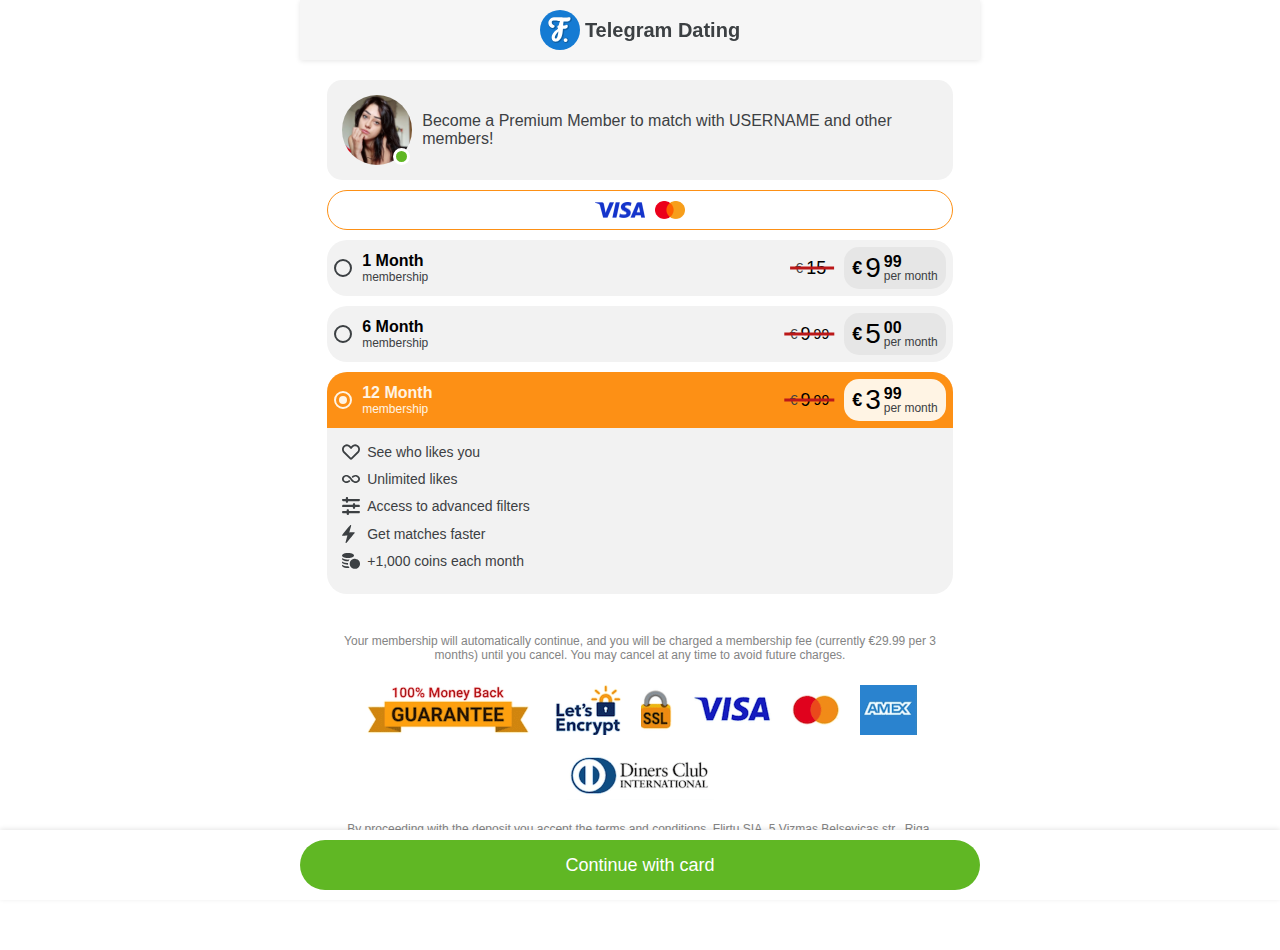
==== commit 28629e7c: "optimization" ====
--- a/app/index.html
+++ b/app/index.html
@@ -5,10 +5,11 @@
 	<meta charset="utf-8">
 	<meta name="viewport" content="width=device-width, initial-scale=1">
 	<meta http-equiv="X-UA-Compatible" content="ie=edge">
+	<meta name="description" content="Dating in telegram">
+	<meta name="keywords" content="Dating in telegram"/>
 	<title>Flirtu</title>
 	<link rel="stylesheet" href="css/style.min.css">
 </head>
-
 <body>
 
 	<div class="content">
@@ -30,7 +31,7 @@
 		<div class="user-info-wrapper">
 			<div class="container">
 				<div class="user-photo-wrapper">
-					<img src="img/photo.png" alt="" class="user-photo">
+					<img src="img/photo.png" alt="user photo" class="user-photo">
 				</div>
 
 				<div class="user-info-text">
@@ -45,8 +46,8 @@
 		<div class="button-wrapper">
 			<div class="container">
 				<div class="button">
-					<img src="img/visa.png" alt="">
-					<img src="img/mastercard.png" alt="">
+					<img src="img/visa.png" alt="visa icon">
+					<img src="img/mastercard.png" alt="mastercard icon">
 				</div>
 			</div>
 		</div>
@@ -110,35 +111,35 @@
 					<div class="price-item__detailes">
 						<div class="detail-item">
 							<div class="detail-item__icon">
-								<img src="img/icon1.svg" alt="">
+								<img src="img/icon1.svg" alt="hear icon">
 							</div>
 							See who likes you
 						</div>
 
 						<div class="detail-item">
 							<div class="detail-item__icon">
-								<img src="img/icon2.svg" alt="">
+								<img src="img/icon2.svg" alt="unlimet icon">
 							</div>
 							Unlimited likes
 						</div>
 
 						<div class="detail-item">
 							<div class="detail-item__icon">
-								<img src="img/icon3.svg" alt="">
+								<img src="img/icon3.svg" alt="filter icon">
 							</div>
 							Access to advanced filters
 						</div>
 
 						<div class="detail-item">
 							<div class="detail-item__icon">
-								<img src="img/icon4.svg" alt="">
+								<img src="img/icon4.svg" alt="zipper icon">
 							</div>
 							Get matches faster
 						</div>
 
 						<div class="detail-item">
 							<div class="detail-item__icon">
-								<img src="img/icon5.svg" alt="">
+								<img src="img/icon5.svg" alt="coins icon">
 							</div>
 							+1,000 coins each month
 						</div>
@@ -201,35 +202,35 @@
 					<div class="price-item__detailes">
 						<div class="detail-item">
 							<div class="detail-item__icon">
-								<img src="img/icon1.svg" alt="">
+								<img src="img/icon1.svg" alt="like icon">
 							</div>
 							See who likes you
 						</div>
 
 						<div class="detail-item">
 							<div class="detail-item__icon">
-								<img src="img/icon2.svg" alt="">
+								<img src="img/icon2.svg" alt="unlimited icon">
 							</div>
 							Unlimited likes
 						</div>
 
 						<div class="detail-item">
 							<div class="detail-item__icon">
-								<img src="img/icon3.svg" alt="">
+								<img src="img/icon3.svg" alt="filter icon">
 							</div>
 							Access to advanced filters
 						</div>
 
 						<div class="detail-item">
 							<div class="detail-item__icon">
-								<img src="img/icon4.svg" alt="">
+								<img src="img/icon4.svg" alt="zipper icon">
 							</div>
 							Get matches faster
 						</div>
 
 						<div class="detail-item">
 							<div class="detail-item__icon">
-								<img src="img/icon5.svg" alt="">
+								<img src="img/icon5.svg" alt="coins icon">
 							</div>
 							+1,000 coins each month
 						</div>
@@ -292,35 +293,35 @@
 					<div class="price-item__detailes">
 						<div class="detail-item">
 							<div class="detail-item__icon">
-								<img src="img/icon1.svg" alt="">
+								<img src="img/icon1.svg" alt="like icon">
 							</div>
 							See who likes you
 						</div>
 
 						<div class="detail-item">
 							<div class="detail-item__icon">
-								<img src="img/icon2.svg" alt="">
+								<img src="img/icon2.svg" alt="unlimited icon">
 							</div>
 							Unlimited likes
 						</div>
 
 						<div class="detail-item">
 							<div class="detail-item__icon">
-								<img src="img/icon3.svg" alt="">
+								<img src="img/icon3.svg" alt="filter icon">
 							</div>
 							Access to advanced filters
 						</div>
 
 						<div class="detail-item">
 							<div class="detail-item__icon">
-								<img src="img/icon4.svg" alt="">
+								<img src="img/icon4.svg" alt="zipper icon">
 							</div>
 							Get matches faster
 						</div>
 
 						<div class="detail-item">
 							<div class="detail-item__icon">
-								<img src="img/icon5.svg" alt="">
+								<img src="img/icon5.svg" alt="coins icon">
 							</div>
 							+1,000 coins each month
 						</div>
@@ -340,13 +341,13 @@
 a membership fee (currently €29.99 per 3 months) until you cancel. 
 You may cancel at any time to avoid future charges.
 <div class="logos-wrapper">
-	<img src="img/logo1.png" alt="">
-	<img src="img/logo2.png" alt="">
-	<img src="img/logo3.png" alt="">
-	<img src="img/logo4.png" alt="">
-	<img src="img/logo5.png" alt="">
-	<img src="img/logo6.png" alt="">
-	<img src="img/logo7.png" alt="">
+	<img src="img/logo1.png" alt="guarante logo">
+	<img src="img/logo2.png" alt="encrypt logo">
+	<img src="img/logo3.png" alt="ssl logo">
+	<img src="img/logo4.png" alt="visa logo">
+	<img src="img/logo5.png" alt="mastercard logo">
+	<img src="img/logo6.png" alt="amex logo">
+	<img src="img/logo7.png" alt="diners club logo">
 </div>
 			</div>
 		</div>
@@ -368,20 +369,7 @@
 				</div>
 			</div>
 		</div>
-
-
-
-
-
-
-
-
-
-
-
 	</div>
-
-
 
 	<script
   src="https://code.jquery.com/jquery-3.7.1.min.js"
--- a/app/css/style.min.css
+++ b/app/css/style.min.css
@@ -1 +1 @@
-*{-webkit-box-sizing:border-box;box-sizing:border-box}body{font-family:sans-serif;font-size:14px;margin:0;padding:0;color:#3c4043}.content{width:680px;max-width:100%;margin-left:auto;margin-right:auto;padding-top:80px}.container{width:92%;margin-left:auto;margin-right:auto}.plans-header{background:rgba(242,242,242,.7);-webkit-backdrop-filter:blur(10px);backdrop-filter:blur(10px);position:fixed;top:0;left:50%;-webkit-transform:translateX(-50%);-ms-transform:translateX(-50%);transform:translateX(-50%);width:100%;padding-top:10px;padding-bottom:10px;width:680px;max-width:100%;-webkit-box-shadow:0px 1px 5px rgba(0,0,0,.1);box-shadow:0px 1px 5px rgba(0,0,0,.1);z-index:999}.logo{display:-webkit-box;display:-ms-flexbox;display:flex;-webkit-box-align:center;-ms-flex-align:center;align-items:center;-webkit-box-pack:center;-ms-flex-pack:center;justify-content:center;text-decoration:none;color:#3c4043}.logo img{width:40px;display:block}.logo__text{margin-left:5px;font-weight:700;font-size:20px}.user-info-wrapper{margin-bottom:10px}.user-info-wrapper .container{display:-webkit-box;display:-ms-flexbox;display:flex;-webkit-box-align:center;-ms-flex-align:center;align-items:center}.user-info-wrapper .container{background:#f2f2f2;padding:15px;border-radius:15px}.user-photo{width:100%;height:100%;-o-object-fit:cover;object-fit:cover;-o-object-position:center;object-position:center;border-radius:50%}.user-photo-wrapper{min-width:70px;width:70px;height:70px;margin-right:10px;position:relative}.user-photo-wrapper:after{content:"";width:11px;height:11px;background:#60b724;display:block;position:absolute;border-radius:50%;border:3px solid #fff;bottom:0;right:2px}.user-info-text{font-size:16px}.button{display:-webkit-box;display:-ms-flexbox;display:flex;-webkit-box-pack:center;-ms-flex-pack:center;justify-content:center;-webkit-box-align:center;-ms-flex-align:center;align-items:center;display:flex;align-items:center;justify-content:center;border:1px solid #fd9015;border-radius:20px;height:40px}.button img{margin:0 5px}.button img:first-child{width:50px}.button img:nth-child(2){width:30px}.button-wrapper{margin-bottom:10px}.plan-item{margin-bottom:10px;background:#f2f2f2;border-radius:20px;overflow:hidden}.plan-item__header{padding:7px 7px;display:-webkit-box;display:-ms-flexbox;display:flex;-webkit-box-pack:justify;-ms-flex-pack:justify;justify-content:space-between;-webkit-box-align:center;-ms-flex-align:center;align-items:center;cursor:pointer}.plan-item__btn{width:18px;min-width:18px;height:18px;border-radius:50%;border:2px solid #3c4043}.plan-item__left{display:-webkit-box;display:-ms-flexbox;display:flex;-webkit-box-align:center;-ms-flex-align:center;align-items:center}.plan-item__text-content{margin-left:10px}.plan-item__title{font-size:16px;color:#000;font-weight:600}.price-wrapper{background:#e6e6e6;border-radius:15px;height:100%;border-radius:15px;padding:5px 8px;display:-webkit-box;display:-ms-flexbox;display:flex;-webkit-box-align:center;-ms-flex-align:center;align-items:center}.currency{font-weight:600;font-size:18px;color:#000}.price{font-size:28px;font-weight:500;padding-left:3px;padding-right:3px;color:#000}.centes{font-size:16px;font-weight:600;color:#000}.price-item__detailes{padding:15px;display:none}.detail-item{margin-bottom:10px;display:-webkit-box;display:-ms-flexbox;display:flex;-webkit-box-align:center;-ms-flex-align:center;align-items:center}.detail-item__icon{min-width:25px;display:-webkit-box;display:-ms-flexbox;display:flex;-webkit-box-align:center;-ms-flex-align:center;align-items:center}.detail-item__icon img{max-width:18px;max-height:18px}.plan-item.active .plan-item__header{background:#fd9015}.plan-item.active .plan-item__title{color:#fff4e4}.plan-item.active .plan-item__sub-title{color:#fff4e4}.plan-item.active .plan-item__btn{border-color:#fff4e4;display:-webkit-box;display:-ms-flexbox;display:flex;-webkit-box-pack:center;-ms-flex-pack:center;justify-content:center;-webkit-box-align:center;-ms-flex-align:center;align-items:center}.plan-item.active .plan-item__btn span{width:8px;height:8px;border-radius:50%;background:#fff4e4;display:block}.plan-item.active .price-wrapper{background:#fff4e4}.plan-item.active .price-item__detailes{display:block}.plan-item__right{display:-webkit-box;display:-ms-flexbox;display:flex;-webkit-box-align:center;-ms-flex-align:center;align-items:center}.old-price{display:-webkit-box;display:-ms-flexbox;display:flex;-webkit-box-align:center;-ms-flex-align:center;align-items:center;padding-left:5px;padding-right:5px;margin-left:10px;margin-right:10px;position:relative}.old-price:after{content:"";width:100%;height:1px;display:block;position:absolute;top:50%;left:50%;background:#bb1819;-webkit-transform:translateX(-50%) translateY(-50%);-ms-transform:translateX(-50%) translateY(-50%);transform:translateX(-50%) translateY(-50%)}.price--s{font-size:18px}.price--s{padding-left:3px;padding-right:3px;color:#000}.price-xs{color:#000}.logos-section{padding-top:30px;padding-bottom:15px}.logos-section{text-align:center;color:#848484}.logos-wrapper{display:-webkit-box;display:-ms-flexbox;display:flex;-webkit-box-pack:center;-ms-flex-pack:center;justify-content:center;-webkit-box-align:center;-ms-flex-align:center;align-items:center;padding-top:15px;padding-bottom:0px;-ms-flex-wrap:wrap;flex-wrap:wrap}.logos-wrapper img{margin:7.5px 10px}.terms-text{text-align:center;color:#848484;padding-bottom:100px}.terms-text a{color:#848484;text-decoration:underline}.footer{position:fixed;bottom:0;left:0;width:100%;padding:10px 0;background:#fff;-webkit-box-shadow:0px -1px 5px rgba(0,0,0,.1);box-shadow:0px -1px 5px rgba(0,0,0,.1);display:-webkit-box;display:-ms-flexbox;display:flex;-webkit-box-pack:center;-ms-flex-pack:center;justify-content:center;-webkit-box-align:center;-ms-flex-align:center;align-items:center}.green-button{background:#60b724;height:50px;color:#fff;display:-webkit-box;display:-ms-flexbox;display:flex;-webkit-box-pack:center;-ms-flex-pack:center;justify-content:center;-webkit-box-align:center;-ms-flex-align:center;align-items:center;border-radius:50px;font-size:18px;font-weight:500;width:100%;max-width:680px;margin-left:auto;margin-right:auto}.price-detail{line-height:1}.per,.plan-item__sub-title{font-size:12px}@media only screen and (max-width: 680px){.logos-wrapper img{margin:1vw 1.5vw;height:8vw}}+*{-webkit-box-sizing:border-box;box-sizing:border-box}body{font-family:sans-serif;font-size:14px;margin:0;padding:0;color:#3c4043}.content{width:680px;max-width:100%;margin-left:auto;margin-right:auto;padding-top:80px}.container{width:92%;margin-left:auto;margin-right:auto}.plans-header{background:rgba(242,242,242,.7);-webkit-backdrop-filter:blur(10px);backdrop-filter:blur(10px);position:fixed;top:0;left:50%;-webkit-transform:translateX(-50%);-ms-transform:translateX(-50%);transform:translateX(-50%);width:100%;padding-top:10px;padding-bottom:10px;width:680px;max-width:100%;-webkit-box-shadow:0px 1px 5px rgba(0,0,0,.1);box-shadow:0px 1px 5px rgba(0,0,0,.1);z-index:999}.logo{display:-webkit-box;display:-ms-flexbox;display:flex;-webkit-box-align:center;-ms-flex-align:center;align-items:center;-webkit-box-pack:center;-ms-flex-pack:center;justify-content:center;text-decoration:none;color:#3c4043}.logo img{width:40px;display:block}.logo__text{margin-left:5px;font-weight:700;font-size:20px}.user-info-wrapper{margin-bottom:10px}.user-info-wrapper .container{display:-webkit-box;display:-ms-flexbox;display:flex;-webkit-box-align:center;-ms-flex-align:center;align-items:center}.user-info-wrapper .container{background:#f2f2f2;padding:15px;border-radius:15px}.user-photo{width:100%;height:100%;-o-object-fit:cover;object-fit:cover;-o-object-position:center;object-position:center;border-radius:50%}.user-photo-wrapper{min-width:70px;width:70px;height:70px;margin-right:10px;position:relative}.user-photo-wrapper:after{content:"";width:11px;height:11px;background:#60b724;display:block;position:absolute;border-radius:50%;border:3px solid #fff;bottom:0;right:2px}.user-info-text{font-size:16px}.button{display:-webkit-box;display:-ms-flexbox;display:flex;-webkit-box-pack:center;-ms-flex-pack:center;justify-content:center;-webkit-box-align:center;-ms-flex-align:center;align-items:center;display:flex;align-items:center;justify-content:center;border:1px solid #fd9015;border-radius:20px;height:40px}.button img{margin:0 5px}.button img:first-child{width:50px}.button img:nth-child(2){width:30px}.button-wrapper{margin-bottom:10px}.plan-item{margin-bottom:10px;background:#f2f2f2;border-radius:20px;overflow:hidden}.plan-item__header{padding:7px 7px;display:-webkit-box;display:-ms-flexbox;display:flex;-webkit-box-pack:justify;-ms-flex-pack:justify;justify-content:space-between;-webkit-box-align:center;-ms-flex-align:center;align-items:center;cursor:pointer}.plan-item__btn{width:18px;min-width:18px;height:18px;border-radius:50%;border:2px solid #3c4043}.plan-item__left{display:-webkit-box;display:-ms-flexbox;display:flex;-webkit-box-align:center;-ms-flex-align:center;align-items:center}.plan-item__text-content{margin-left:10px}.plan-item__title{font-size:16px;color:#000;font-weight:600}.price-wrapper{background:#e6e6e6;border-radius:15px;height:100%;border-radius:15px;padding:5px 8px;display:-webkit-box;display:-ms-flexbox;display:flex;-webkit-box-align:center;-ms-flex-align:center;align-items:center}.currency{font-weight:600;font-size:18px;color:#000}.price{font-size:28px;font-weight:500;padding-left:3px;padding-right:3px;color:#000}.centes{font-size:16px;font-weight:600;color:#000}.price-item__detailes{padding:15px;display:none}.detail-item{margin-bottom:10px;display:-webkit-box;display:-ms-flexbox;display:flex;-webkit-box-align:center;-ms-flex-align:center;align-items:center}.detail-item__icon{min-width:25px;display:-webkit-box;display:-ms-flexbox;display:flex;-webkit-box-align:center;-ms-flex-align:center;align-items:center}.detail-item__icon img{max-width:18px;max-height:18px}.plan-item.active .plan-item__header{background:#fd9015}.plan-item.active .plan-item__title{color:#fff4e4}.plan-item.active .plan-item__sub-title{color:#fff4e4}.plan-item.active .plan-item__btn{border-color:#fff4e4;display:-webkit-box;display:-ms-flexbox;display:flex;-webkit-box-pack:center;-ms-flex-pack:center;justify-content:center;-webkit-box-align:center;-ms-flex-align:center;align-items:center}.plan-item.active .plan-item__btn span{width:8px;height:8px;border-radius:50%;background:#fff4e4;display:block}.plan-item.active .price-wrapper{background:#fff4e4}.plan-item.active .price-item__detailes{display:block}.plan-item__right{display:-webkit-box;display:-ms-flexbox;display:flex;-webkit-box-align:center;-ms-flex-align:center;align-items:center}.old-price{display:-webkit-box;display:-ms-flexbox;display:flex;-webkit-box-align:center;-ms-flex-align:center;align-items:center;padding-left:5px;padding-right:5px;margin-left:10px;margin-right:10px;position:relative}.old-price:after{content:"";width:100%;height:3px;display:block;position:absolute;top:50%;left:50%;background:#bb1819;-webkit-transform:translateX(-50%) translateY(-50%);-ms-transform:translateX(-50%) translateY(-50%);transform:translateX(-50%) translateY(-50%)}.price--s{font-size:18px}.price--s{padding-left:3px;padding-right:3px;color:#000}.price-xs{color:#000}.logos-section{padding-top:30px;padding-bottom:15px;font-size:12px}.logos-section{text-align:center;color:#848484}.logos-wrapper{display:-webkit-box;display:-ms-flexbox;display:flex;-webkit-box-pack:center;-ms-flex-pack:center;justify-content:center;-webkit-box-align:center;-ms-flex-align:center;align-items:center;padding-top:15px;padding-bottom:0px;-ms-flex-wrap:wrap;flex-wrap:wrap}.logos-wrapper img{margin:7.5px 10px}.terms-text{text-align:center;color:#848484;padding-bottom:100px;font-size:12px}.terms-text a{color:#848484;text-decoration:underline}.footer{position:fixed;bottom:0;left:0;width:100%;padding:10px 0;background:#fff;-webkit-box-shadow:0px -1px 5px rgba(0,0,0,.1);box-shadow:0px -1px 5px rgba(0,0,0,.1);display:-webkit-box;display:-ms-flexbox;display:flex;-webkit-box-pack:center;-ms-flex-pack:center;justify-content:center;-webkit-box-align:center;-ms-flex-align:center;align-items:center}.green-button{background:#60b724;height:50px;color:#fff;display:-webkit-box;display:-ms-flexbox;display:flex;-webkit-box-pack:center;-ms-flex-pack:center;justify-content:center;-webkit-box-align:center;-ms-flex-align:center;align-items:center;border-radius:50px;font-size:18px;font-weight:500;width:100%;max-width:680px;margin-left:auto;margin-right:auto}.price-detail{line-height:1}.per,.plan-item__sub-title{font-size:12px}@media only screen and (max-width: 680px){.logos-wrapper img{margin:1vw 1.5vw;height:8vw}}